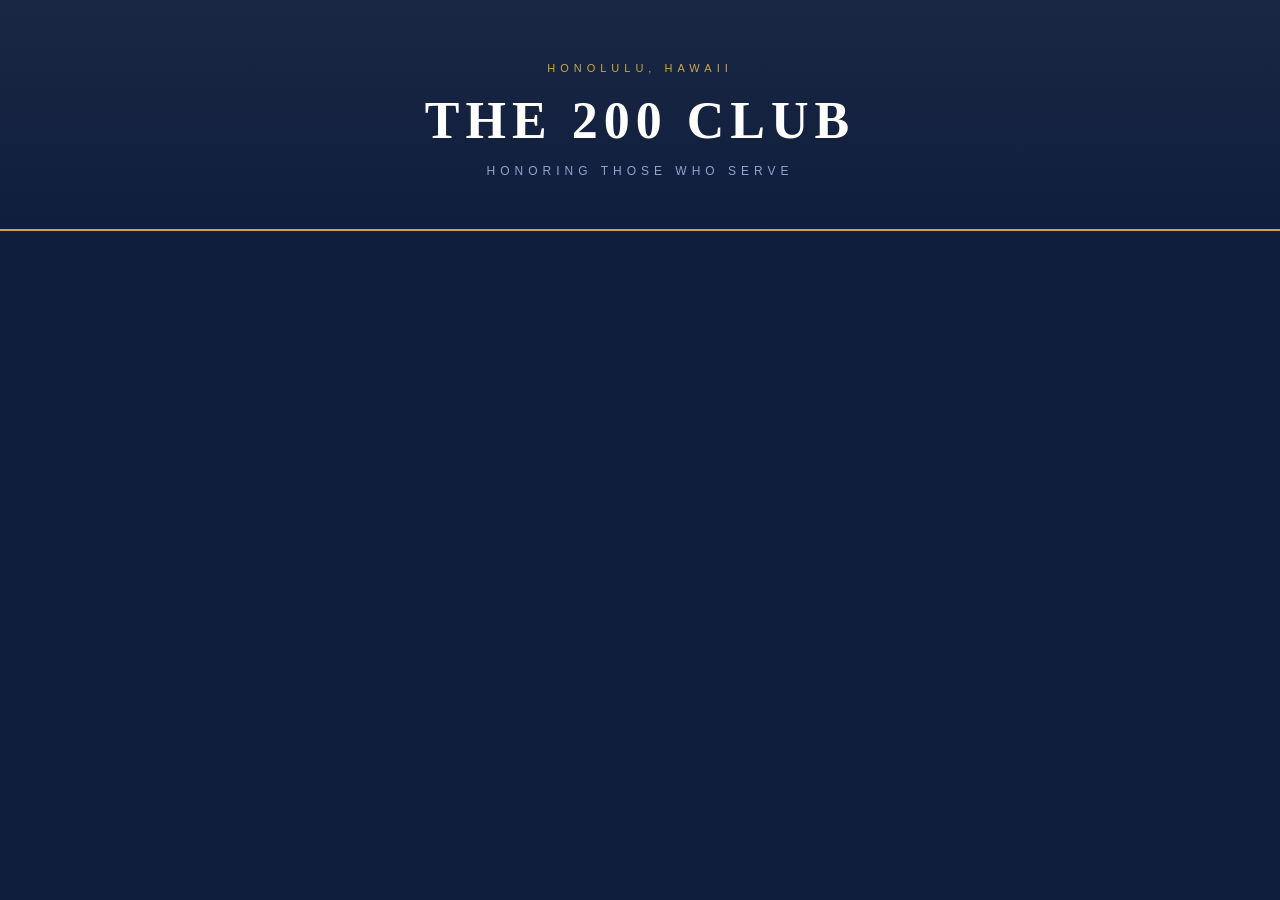
==== 200-club/index.html @ 97ec7b42 "feat: add 200 Club hero section" ====
<!DOCTYPE html>
<html lang="en">
<head>
  <meta charset="UTF-8">
  <meta name="viewport" content="width=device-width, initial-scale=1.0">
  <title>The 200 Club of Hawaii</title>
  <style>
    *, *::before, *::after { box-sizing: border-box; margin: 0; padding: 0; }

    :root {
      /* Navy scale — dark through light; mid/light names reflect section usage, not strict luminance */
      --navy-dark:   #0a1428;
      --navy:        #0f1e3d;
      --navy-mid:    #1a2744;
      --navy-light:  #162039;
      --navy-border: #2a3a5e;
      --gold:        #c9a84c;
      --red:         #c9284c;
      --text-light:  #d0d8e8;
      --white:       #ffffff;
      --text-muted:  #8fa3cc;
      --text-dim:    #4a5a7e;
    }

    body {
      background: var(--navy);
      color: var(--text-light);
      font-family: Georgia, 'Times New Roman', serif;
      line-height: 1.6;
    }

    .section-label {
      font-family: Arial, Helvetica, sans-serif;
      font-size: 10px;
      font-weight: 700;
      letter-spacing: 4px;
      color: var(--gold);
      text-transform: uppercase;
      margin-bottom: 12px;
    }

    h1, h2, h3 { line-height: 1.2; }
  </style>
</head>
<body>

  <!-- HERO -->
  <header style="
    background: linear-gradient(180deg, var(--navy-mid) 0%, var(--navy) 100%);
    padding: 60px 24px 48px;
    text-align: center;
    border-bottom: 2px solid var(--gold);
  ">
    <p style="
      font-family: Arial, Helvetica, sans-serif;
      font-size: 11px;
      letter-spacing: 5px;
      color: var(--gold);
      margin-bottom: 12px;
      text-transform: uppercase;
    ">Honolulu, Hawaii</p>

    <h1 style="
      font-size: clamp(28px, 6vw, 52px);
      font-weight: 900;
      letter-spacing: 6px;
      color: #ffffff;
      text-transform: uppercase;
      margin-bottom: 10px;
    ">The 200 Club</h1>

    <p style="
      font-family: Arial, Helvetica, sans-serif;
      font-size: 12px;
      letter-spacing: 5px;
      color: var(--text-muted);
      text-transform: uppercase;
    ">Honoring Those Who Serve</p>
  </header>

</body>
</html>
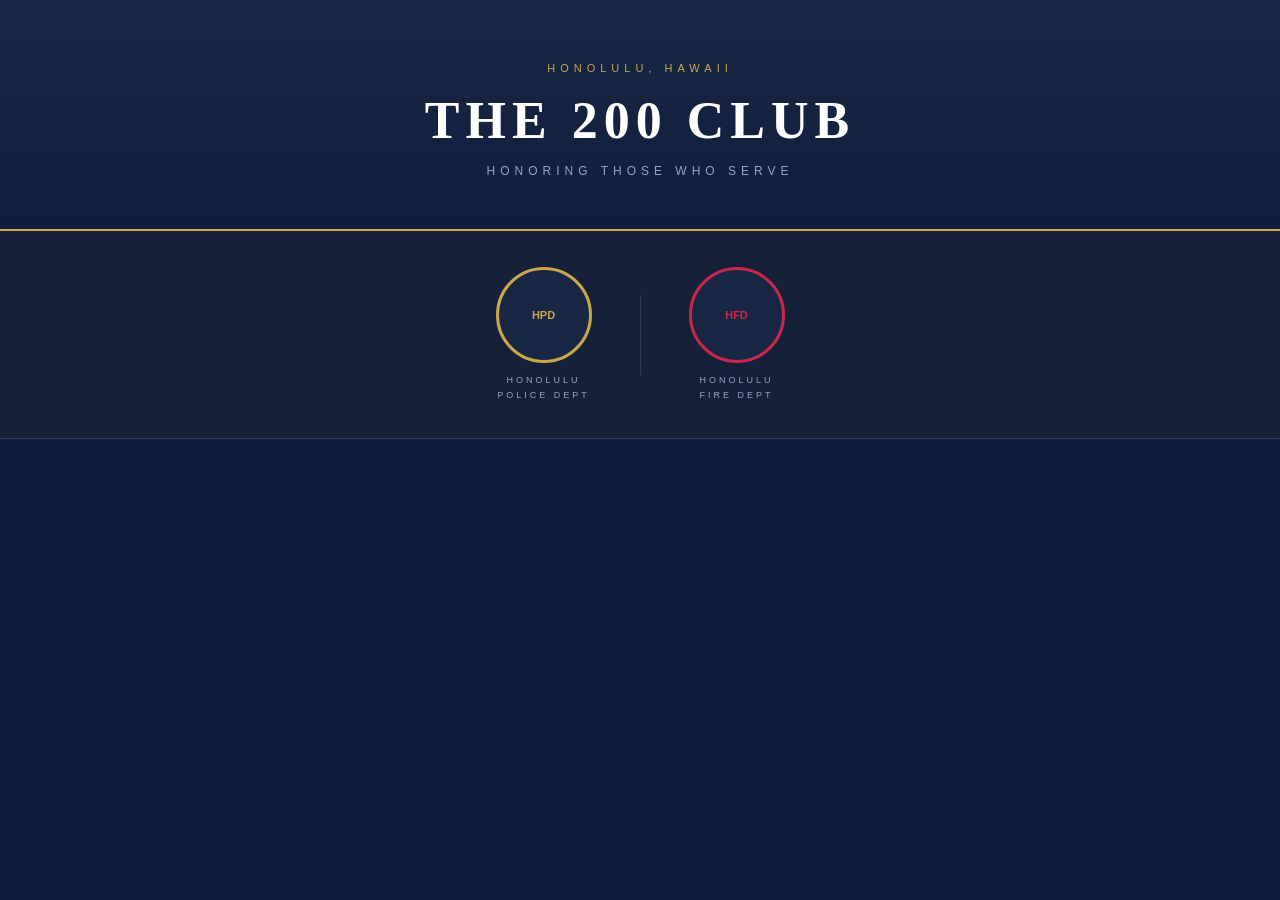
==== commit af90a8f7: "feat: add HPD and HFD badge section" ====
--- a/200-club/index.html
+++ b/200-club/index.html
@@ -78,5 +78,102 @@
     ">Honoring Those Who Serve</p>
   </header>
 
+  <!-- BADGES -->
+  <section style="
+    background: var(--navy-light);
+    padding: 36px 24px;
+    display: flex;
+    justify-content: center;
+    align-items: center;
+    gap: 48px;
+    border-bottom: 1px solid var(--navy-border);
+    flex-wrap: wrap;
+  ">
+    <!-- HPD Badge -->
+    <div style="text-align: center;">
+      <div style="
+        width: 96px; height: 96px;
+        border: 3px solid var(--gold);
+        border-radius: 50%;
+        display: flex; align-items: center; justify-content: center;
+        margin: 0 auto 10px;
+        background: var(--navy-mid);
+        overflow: hidden;
+      ">
+        <img
+          src="https://upload.wikimedia.org/wikipedia/commons/thumb/a/a3/Seal_of_Honolulu%2C_Hawaii.svg/200px-Seal_of_Honolulu%2C_Hawaii.svg.png"
+          alt="Honolulu Police Department"
+          width="80" height="80"
+          onerror="this.style.display='none'; this.nextElementSibling.style.display='flex';"
+          style="border-radius: 50%;"
+        >
+        <span style="
+          display: none;
+          flex-direction: column;
+          align-items: center;
+          justify-content: center;
+          color: var(--gold);
+          font-family: Arial, sans-serif;
+          font-size: 11px;
+          font-weight: 700;
+          line-height: 1.3;
+          text-align: center;
+        ">HPD</span>
+      </div>
+      <p style="
+        font-family: Arial, Helvetica, sans-serif;
+        font-size: 9px;
+        letter-spacing: 3px;
+        color: var(--text-muted);
+        text-transform: uppercase;
+        line-height: 1.6;
+      ">Honolulu<br>Police Dept</p>
+    </div>
+
+    <!-- Divider -->
+    <div style="width: 1px; height: 80px; background: var(--navy-border);"></div>
+
+    <!-- HFD Badge -->
+    <div style="text-align: center;">
+      <div style="
+        width: 96px; height: 96px;
+        border: 3px solid var(--red);
+        border-radius: 50%;
+        display: flex; align-items: center; justify-content: center;
+        margin: 0 auto 10px;
+        background: var(--navy-mid);
+        overflow: hidden;
+      ">
+        <img
+          src="https://upload.wikimedia.org/wikipedia/commons/thumb/a/a3/Seal_of_Honolulu%2C_Hawaii.svg/200px-Seal_of_Honolulu%2C_Hawaii.svg.png"
+          alt="Honolulu Fire Department"
+          width="80" height="80"
+          onerror="this.style.display='none'; this.nextElementSibling.style.display='flex';"
+          style="border-radius: 50%;"
+        >
+        <span style="
+          display: none;
+          flex-direction: column;
+          align-items: center;
+          justify-content: center;
+          color: var(--red);
+          font-family: Arial, sans-serif;
+          font-size: 11px;
+          font-weight: 700;
+          line-height: 1.3;
+          text-align: center;
+        ">HFD</span>
+      </div>
+      <p style="
+        font-family: Arial, Helvetica, sans-serif;
+        font-size: 9px;
+        letter-spacing: 3px;
+        color: var(--text-muted);
+        text-transform: uppercase;
+        line-height: 1.6;
+      ">Honolulu<br>Fire Dept</p>
+    </div>
+  </section>
+
 </body>
 </html>
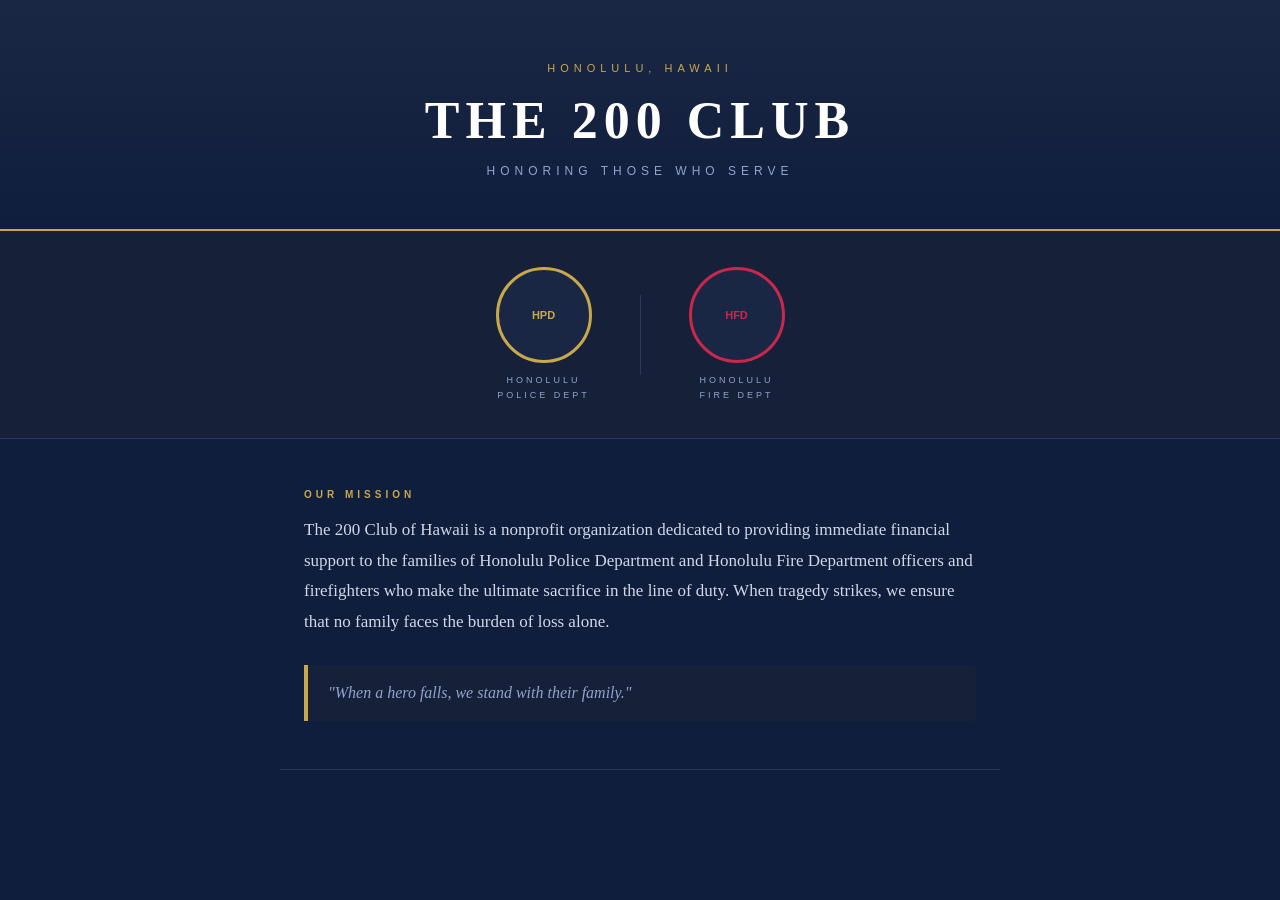
==== commit 0eddfbef: "feat: add mission statement section" ====
--- a/200-club/index.html
+++ b/200-club/index.html
@@ -175,5 +175,38 @@
     </div>
   </section>
 
+  <!-- MISSION -->
+  <section style="
+    background: var(--navy);
+    padding: 48px 24px;
+    max-width: 720px;
+    margin: 0 auto;
+    border-bottom: 1px solid var(--navy-border);
+  ">
+    <p class="section-label">Our Mission</p>
+
+    <p style="font-size: 17px; line-height: 1.8; color: var(--text-light); margin-bottom: 28px;">
+      The 200 Club of Hawaii is a nonprofit organization dedicated to providing immediate
+      financial support to the families of Honolulu Police Department and Honolulu Fire
+      Department officers and firefighters who make the ultimate sacrifice in the line of duty.
+      When tragedy strikes, we ensure that no family faces the burden of loss alone.
+    </p>
+
+    <!-- Pull quote -->
+    <blockquote style="
+      border-left: 4px solid var(--gold);
+      padding: 14px 20px;
+      background: var(--navy-light);
+      border-radius: 0 4px 4px 0;
+    ">
+      <p style="
+        font-style: italic;
+        font-size: 16px;
+        color: var(--text-muted);
+        line-height: 1.7;
+      ">"When a hero falls, we stand with their family."</p>
+    </blockquote>
+  </section>
+
 </body>
 </html>
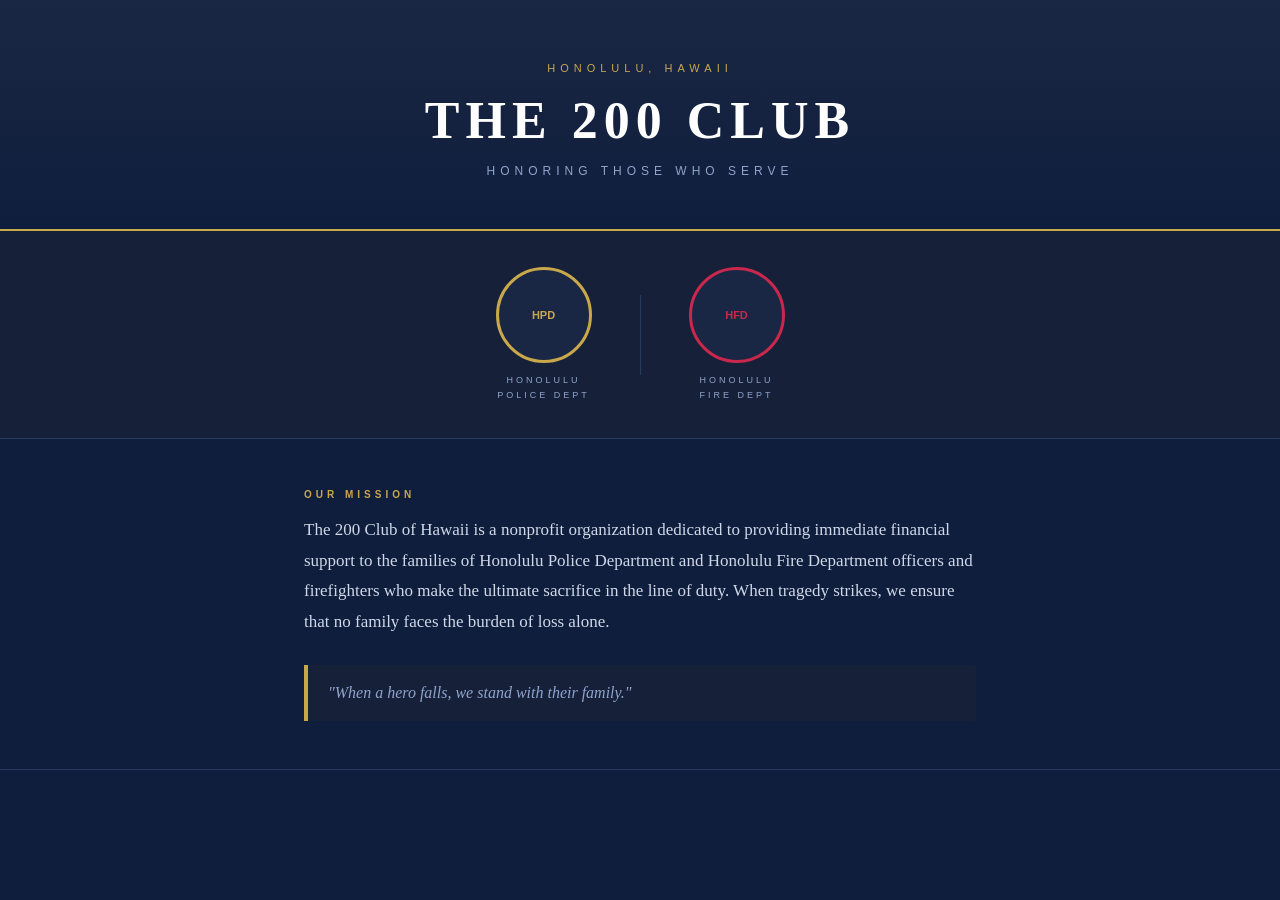
==== commit 372f5cfd: "fix: wrap mission content in max-width div so background spans full width" ====
--- a/200-club/index.html
+++ b/200-club/index.html
@@ -178,34 +178,34 @@
   <!-- MISSION -->
   <section style="
     background: var(--navy);
-    padding: 48px 24px;
-    max-width: 720px;
-    margin: 0 auto;
+    padding: 48px 0;
     border-bottom: 1px solid var(--navy-border);
   ">
-    <p class="section-label">Our Mission</p>
-
-    <p style="font-size: 17px; line-height: 1.8; color: var(--text-light); margin-bottom: 28px;">
-      The 200 Club of Hawaii is a nonprofit organization dedicated to providing immediate
-      financial support to the families of Honolulu Police Department and Honolulu Fire
-      Department officers and firefighters who make the ultimate sacrifice in the line of duty.
-      When tragedy strikes, we ensure that no family faces the burden of loss alone.
-    </p>
-
-    <!-- Pull quote -->
-    <blockquote style="
-      border-left: 4px solid var(--gold);
-      padding: 14px 20px;
-      background: var(--navy-light);
-      border-radius: 0 4px 4px 0;
-    ">
-      <p style="
-        font-style: italic;
-        font-size: 16px;
-        color: var(--text-muted);
-        line-height: 1.7;
-      ">"When a hero falls, we stand with their family."</p>
-    </blockquote>
+    <div style="max-width: 720px; margin: 0 auto; padding: 0 24px;">
+      <p class="section-label">Our Mission</p>
+
+      <p style="font-size: 17px; line-height: 1.8; color: var(--text-light); margin-bottom: 28px;">
+        The 200 Club of Hawaii is a nonprofit organization dedicated to providing immediate
+        financial support to the families of Honolulu Police Department and Honolulu Fire
+        Department officers and firefighters who make the ultimate sacrifice in the line of duty.
+        When tragedy strikes, we ensure that no family faces the burden of loss alone.
+      </p>
+
+      <!-- Pull quote -->
+      <blockquote style="
+        border-left: 4px solid var(--gold);
+        padding: 14px 20px;
+        background: var(--navy-light);
+        border-radius: 0 4px 4px 0;
+      ">
+        <p style="
+          font-style: italic;
+          font-size: 16px;
+          color: var(--text-muted);
+          line-height: 1.7;
+        ">"When a hero falls, we stand with their family."</p>
+      </blockquote>
+    </div>
   </section>
 
 </body>
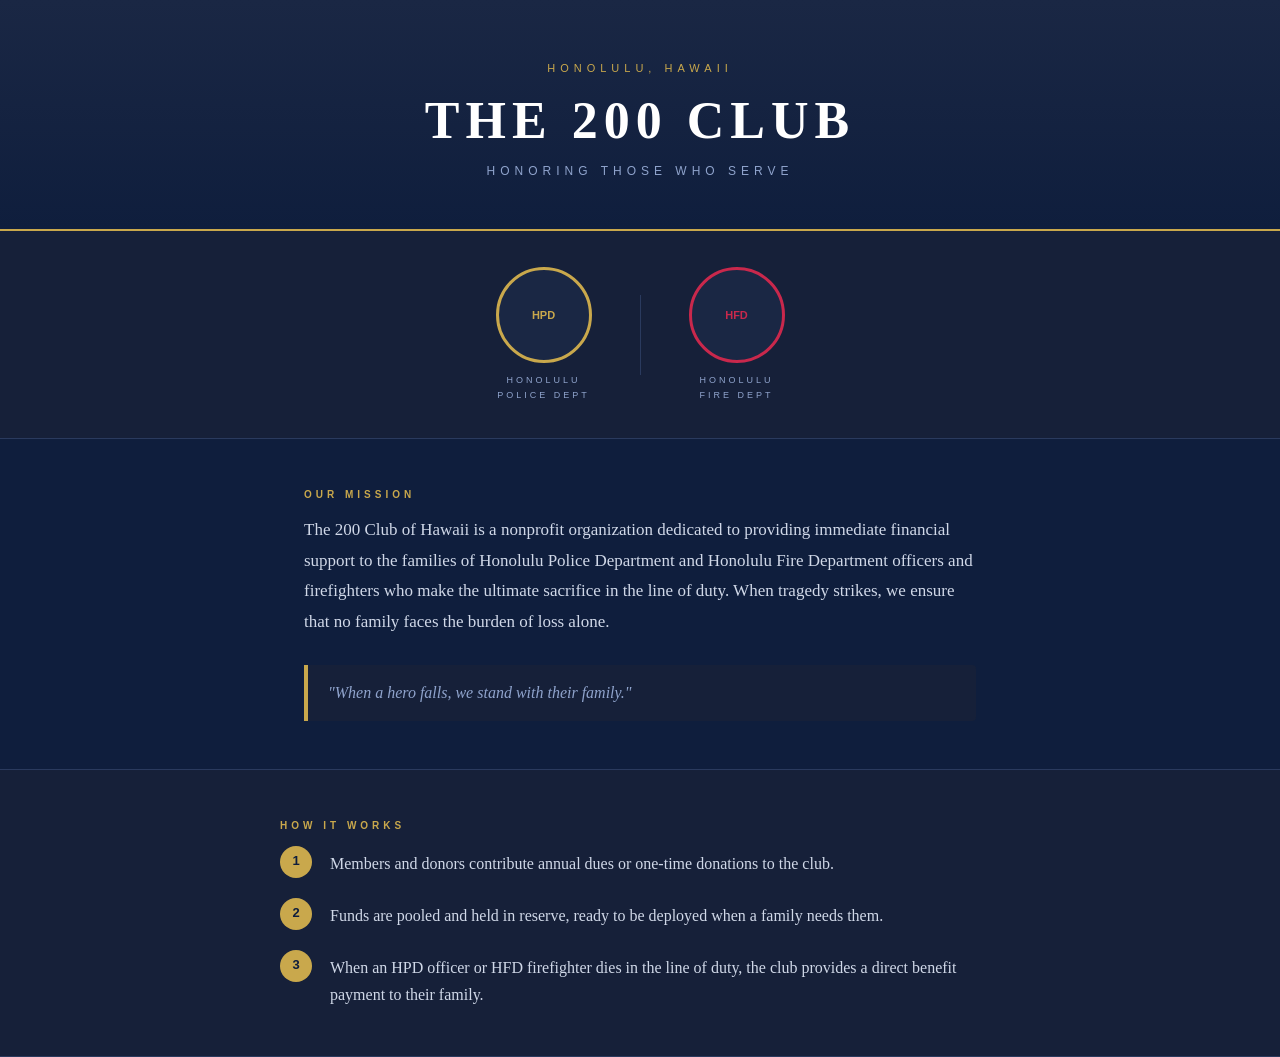
==== commit 03597a05: "feat: add how it works section" ====
--- a/200-club/index.html
+++ b/200-club/index.html
@@ -208,5 +208,69 @@
     </div>
   </section>
 
+  <!-- HOW IT WORKS -->
+  <section style="
+    background: var(--navy-light);
+    padding: 48px 24px;
+    border-bottom: 1px solid var(--navy-border);
+  ">
+    <div style="max-width: 720px; margin: 0 auto;">
+      <p class="section-label">How It Works</p>
+
+      <ol style="list-style: none; display: flex; flex-direction: column; gap: 20px;">
+
+        <li style="display: flex; gap: 18px; align-items: flex-start;">
+          <span style="
+            min-width: 32px; height: 32px;
+            background: var(--gold);
+            border-radius: 50%;
+            display: flex; align-items: center; justify-content: center;
+            font-family: Arial, sans-serif;
+            font-size: 13px; font-weight: 800;
+            color: var(--navy);
+            flex-shrink: 0;
+          ">1</span>
+          <p style="font-size: 16px; line-height: 1.7; padding-top: 4px;">
+            Members and donors contribute annual dues or one-time donations to the club.
+          </p>
+        </li>
+
+        <li style="display: flex; gap: 18px; align-items: flex-start;">
+          <span style="
+            min-width: 32px; height: 32px;
+            background: var(--gold);
+            border-radius: 50%;
+            display: flex; align-items: center; justify-content: center;
+            font-family: Arial, sans-serif;
+            font-size: 13px; font-weight: 800;
+            color: var(--navy);
+            flex-shrink: 0;
+          ">2</span>
+          <p style="font-size: 16px; line-height: 1.7; padding-top: 4px;">
+            Funds are pooled and held in reserve, ready to be deployed when a family needs them.
+          </p>
+        </li>
+
+        <li style="display: flex; gap: 18px; align-items: flex-start;">
+          <span style="
+            min-width: 32px; height: 32px;
+            background: var(--gold);
+            border-radius: 50%;
+            display: flex; align-items: center; justify-content: center;
+            font-family: Arial, sans-serif;
+            font-size: 13px; font-weight: 800;
+            color: var(--navy);
+            flex-shrink: 0;
+          ">3</span>
+          <p style="font-size: 16px; line-height: 1.7; padding-top: 4px;">
+            When an HPD officer or HFD firefighter dies in the line of duty, the club
+            provides a direct benefit payment to their family.
+          </p>
+        </li>
+
+      </ol>
+    </div>
+  </section>
+
 </body>
 </html>
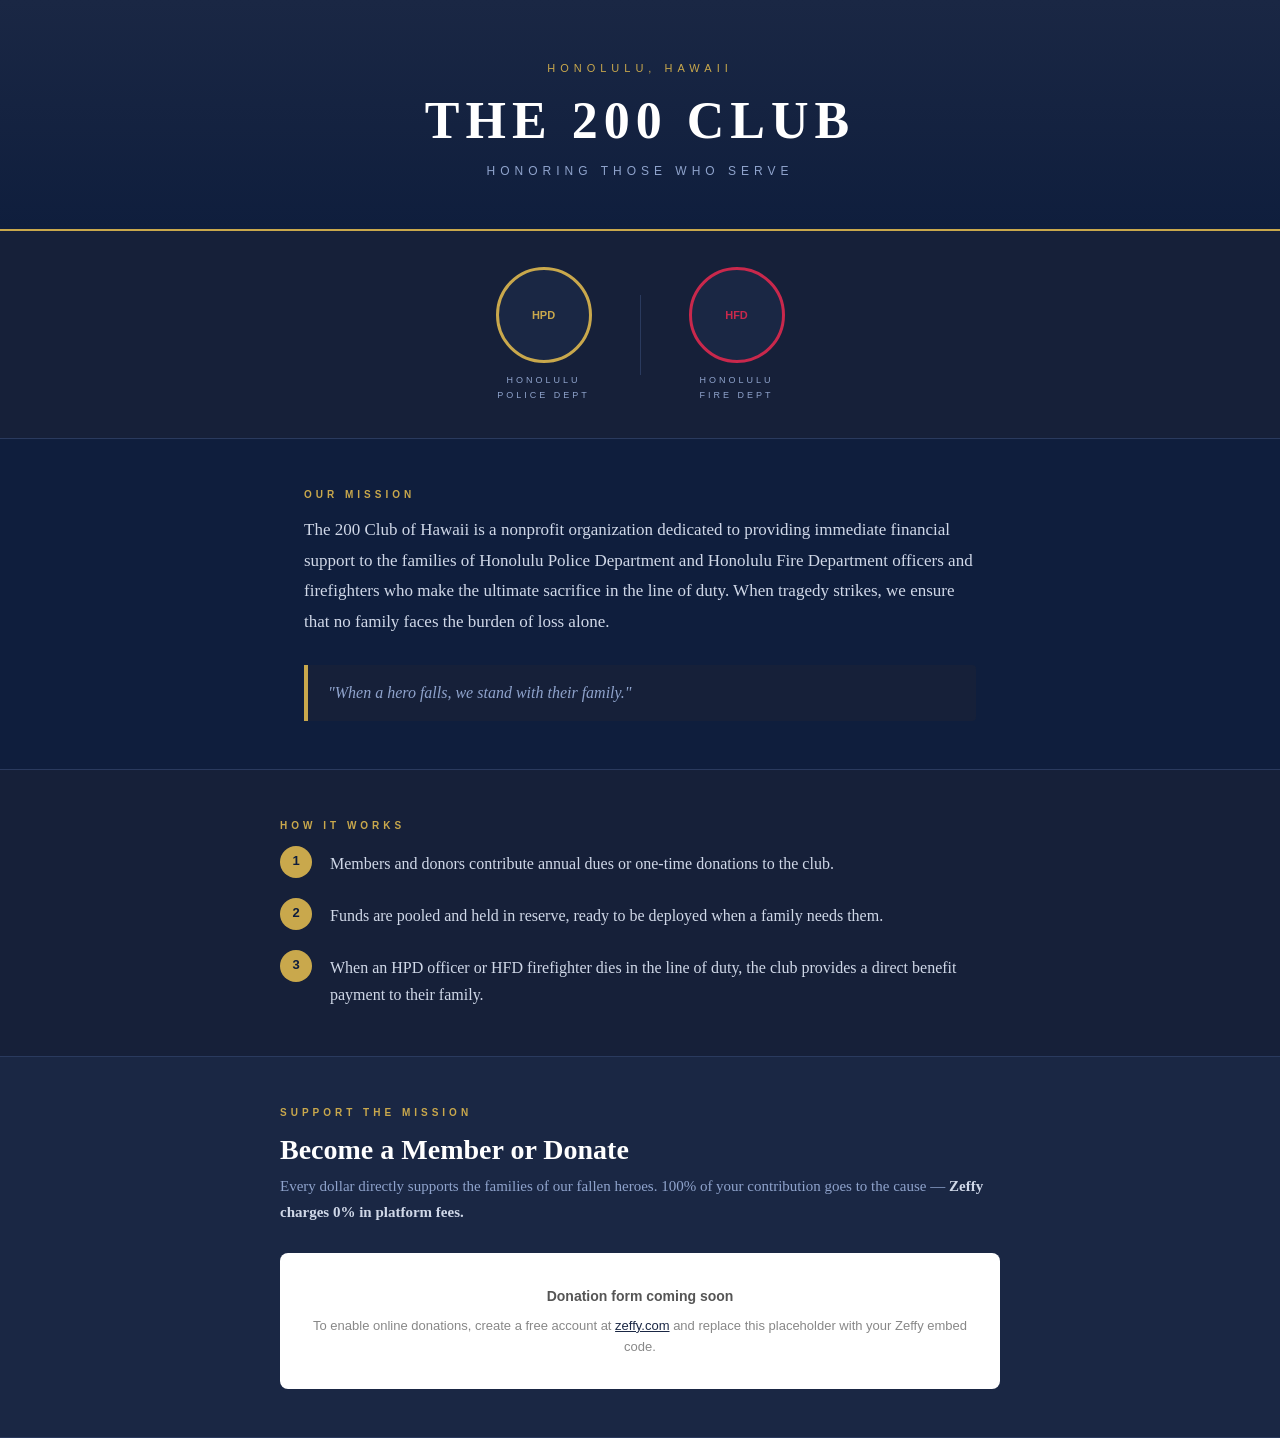
==== commit 51d55337: "feat: add Zeffy donation section with embed placeholder" ====
--- a/200-club/index.html
+++ b/200-club/index.html
@@ -272,5 +272,67 @@
     </div>
   </section>
 
+  <!-- ZEFFY DONATION FORM -->
+  <section style="
+    background: var(--navy-mid);
+    padding: 48px 24px;
+    border-bottom: 1px solid var(--navy-border);
+  ">
+    <div style="max-width: 720px; margin: 0 auto;">
+      <p class="section-label">Support the Mission</p>
+
+      <h2 style="
+        font-size: clamp(20px, 4vw, 28px);
+        font-weight: 700;
+        color: #ffffff;
+        margin-bottom: 8px;
+      ">Become a Member or Donate</h2>
+
+      <p style="
+        font-size: 15px;
+        color: var(--text-muted);
+        margin-bottom: 28px;
+        line-height: 1.7;
+      ">
+        Every dollar directly supports the families of our fallen heroes.
+        100% of your contribution goes to the cause —
+        <strong style="color: var(--text-light);">Zeffy charges 0% in platform fees.</strong>
+      </p>
+
+      <!--
+        ZEFFY EMBED
+        ============
+        To activate this form:
+        1. Create a free nonprofit account at https://www.zeffy.com
+        2. Create a "Donation" or "Membership" form in your Zeffy dashboard
+        3. Copy the embed iframe code from Zeffy and replace this placeholder block
+
+        The embed will look like:
+        <iframe
+          src="https://www.zeffy.com/en-US/embed/donation/YOUR-FORM-ID"
+          style="width:100%;min-height:620px;border:none;border-radius:8px;"
+          title="Donate to The 200 Club of Hawaii"
+        ></iframe>
+      -->
+      <div style="
+        background: #ffffff;
+        border-radius: 8px;
+        padding: 32px 24px;
+        text-align: center;
+        font-family: Arial, sans-serif;
+      ">
+        <p style="font-size: 14px; color: #555; margin-bottom: 8px; font-weight: 600;">
+          Donation form coming soon
+        </p>
+        <p style="font-size: 13px; color: #888; line-height: 1.6;">
+          To enable online donations, create a free account at
+          <a href="https://www.zeffy.com" target="_blank" rel="noopener" style="color: #1a2744;">zeffy.com</a>
+          and replace this placeholder with your Zeffy embed code.
+        </p>
+      </div>
+
+    </div>
+  </section>
+
 </body>
 </html>
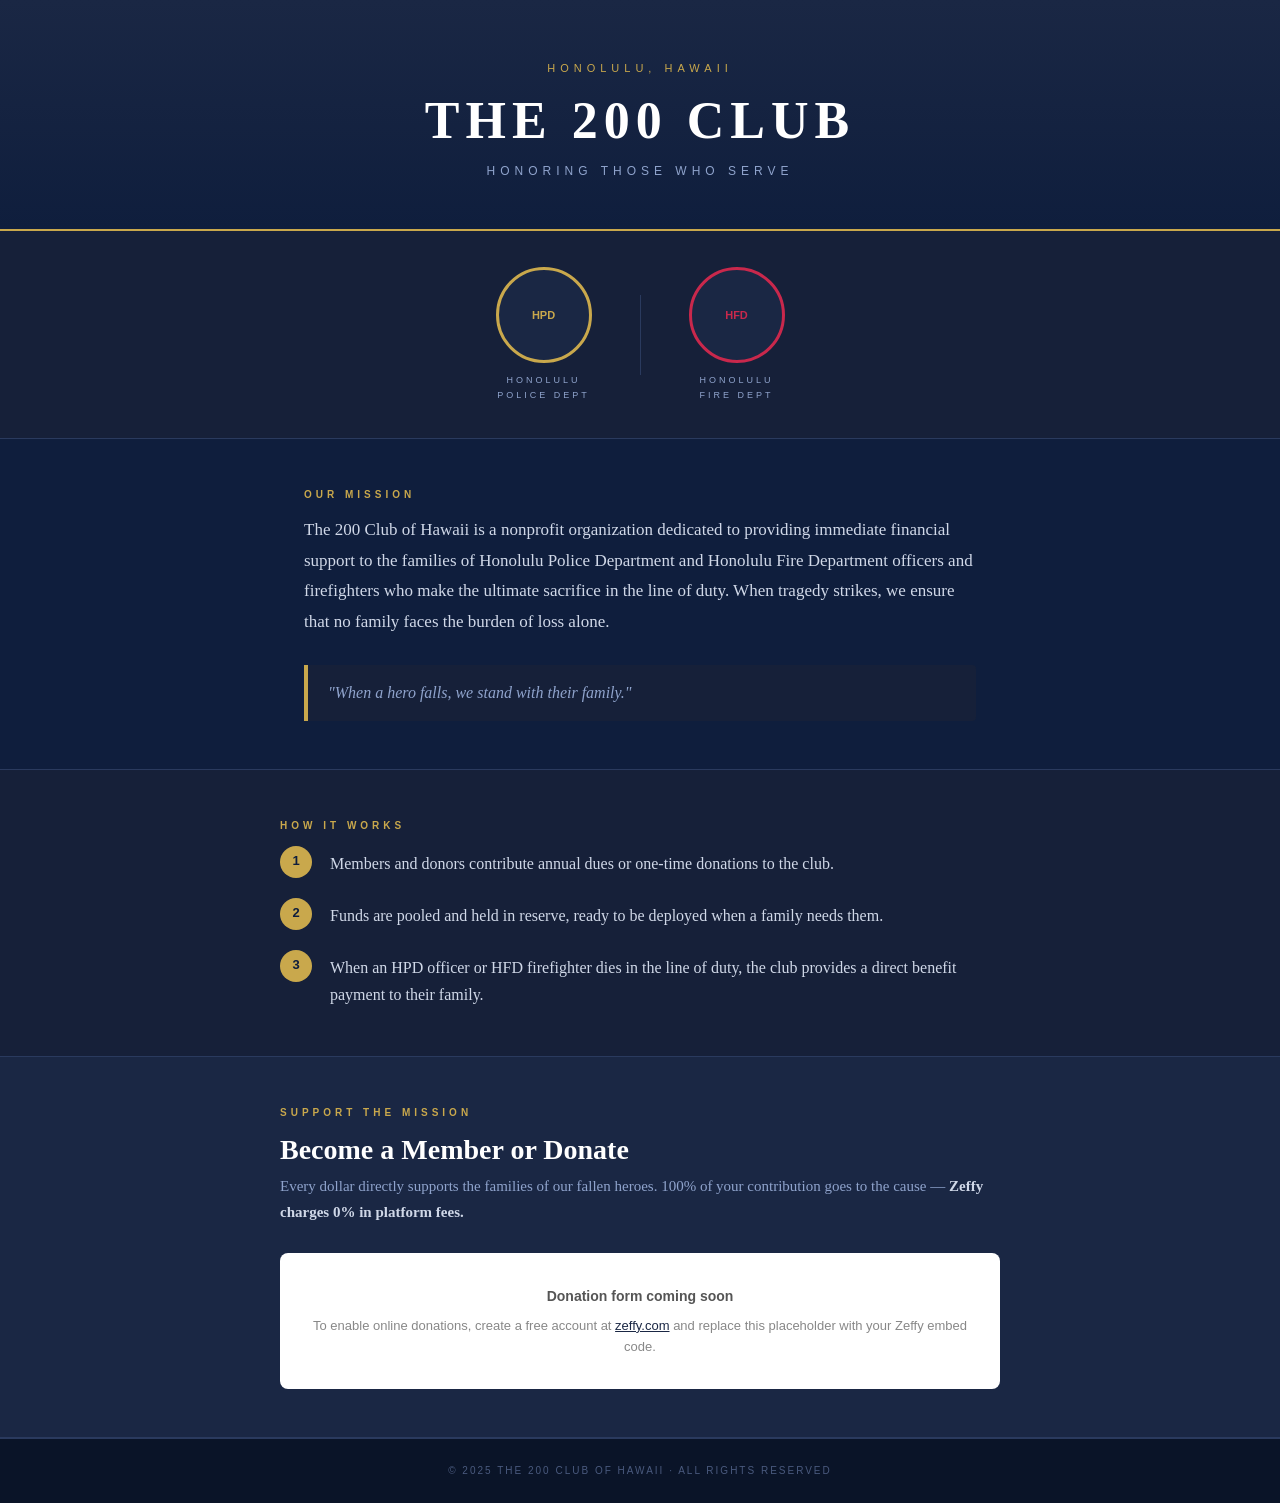
==== commit 997be1de: "feat: add footer and mobile responsive styles — 200 Club site complete" ====
--- a/200-club/index.html
+++ b/200-club/index.html
@@ -40,6 +40,18 @@
     }
 
     h1, h2, h3 { line-height: 1.2; }
+
+    @media (max-width: 600px) {
+      /* Stack badges vertically on small screens */
+      section[style*="gap: 48px"] {
+        flex-direction: column;
+        gap: 32px;
+      }
+      /* Hide the vertical divider on mobile */
+      section[style*="gap: 48px"] > div[style*="width: 1px"] {
+        display: none;
+      }
+    }
   </style>
 </head>
 <body>
@@ -334,5 +346,21 @@
     </div>
   </section>
 
+  <!-- FOOTER -->
+  <footer style="
+    background: var(--navy-dark);
+    padding: 24px;
+    text-align: center;
+    border-top: 1px solid var(--navy-border);
+  ">
+    <p style="
+      font-family: Arial, Helvetica, sans-serif;
+      font-size: 10px;
+      letter-spacing: 2px;
+      color: var(--text-dim);
+      text-transform: uppercase;
+    ">© 2025 The 200 Club of Hawaii &middot; All Rights Reserved</p>
+  </footer>
+
 </body>
 </html>
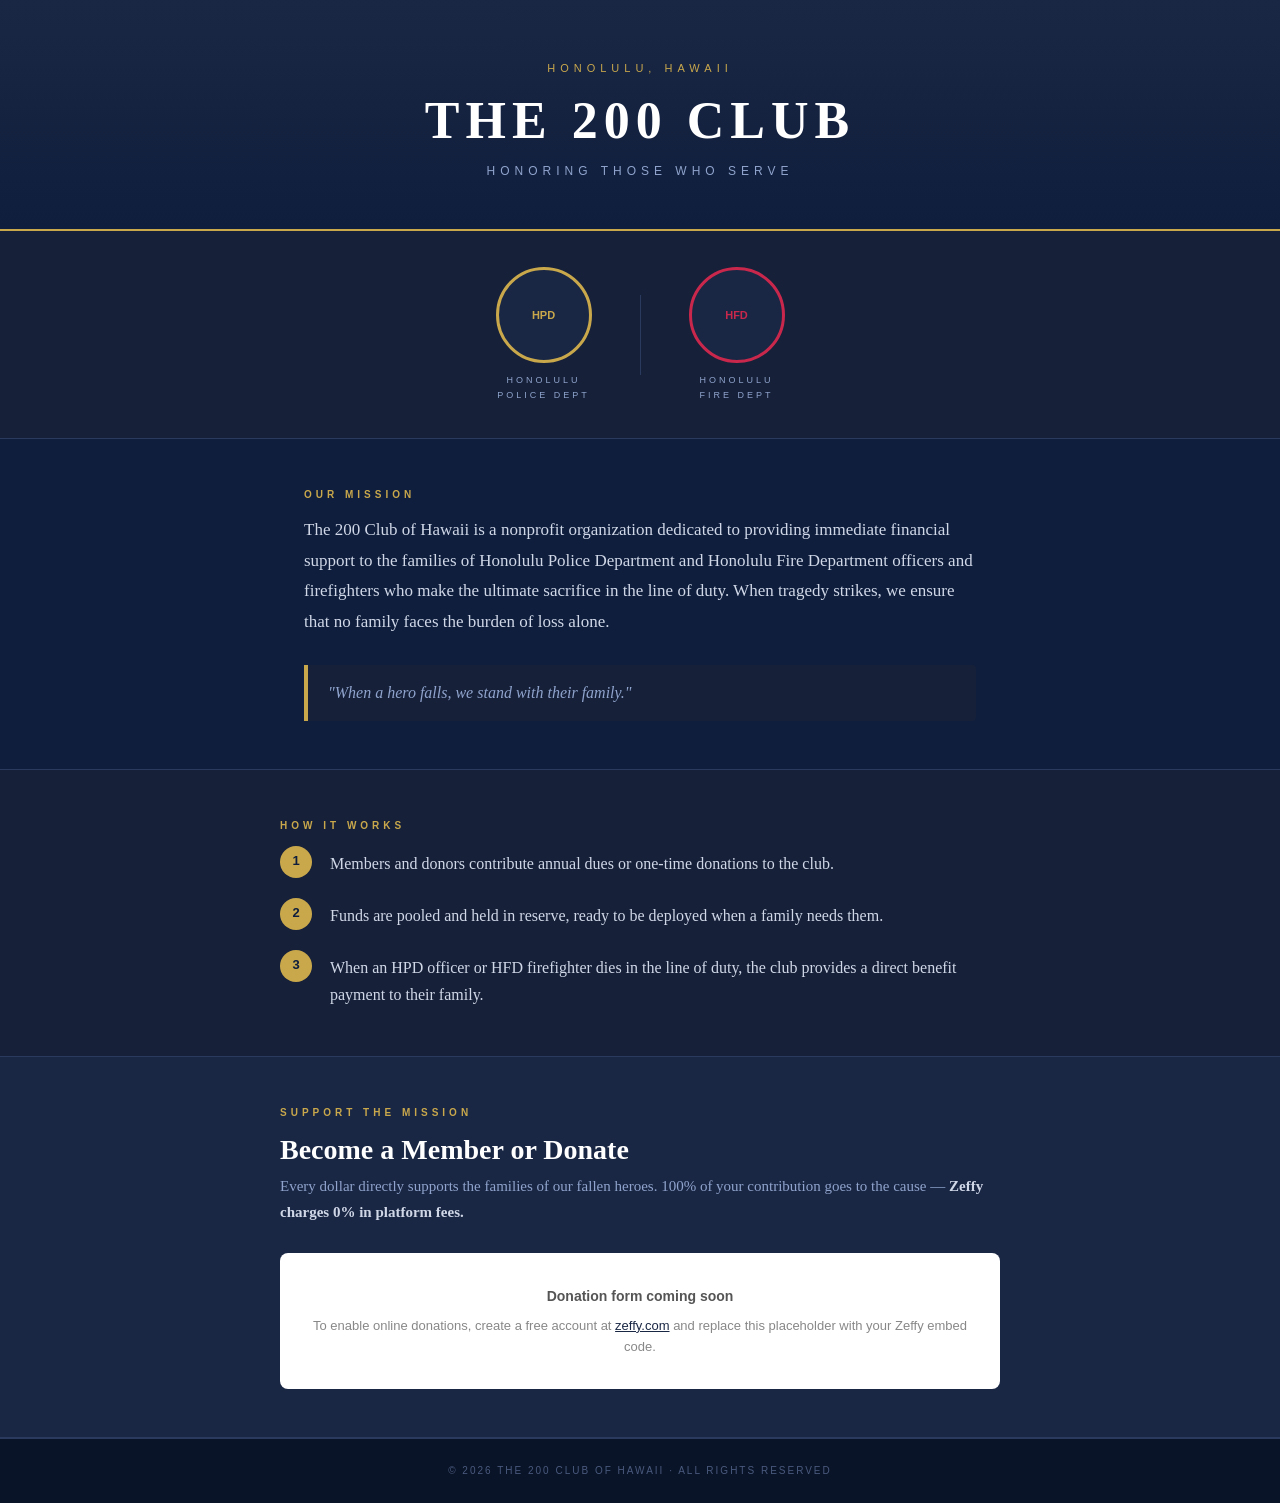
==== commit 0b8450c9: "fix: replace fragile attribute selectors with CSS classes; update copyright year Mobile responsive s" ====
--- a/200-club/index.html
+++ b/200-club/index.html
@@ -41,16 +41,23 @@
 
     h1, h2, h3 { line-height: 1.2; }
 
+    .badges {
+      display: flex;
+      justify-content: center;
+      align-items: center;
+      gap: 48px;
+      flex-wrap: wrap;
+    }
+
+    .badges-divider {
+      width: 1px;
+      height: 80px;
+      background: var(--navy-border);
+    }
+
     @media (max-width: 600px) {
-      /* Stack badges vertically on small screens */
-      section[style*="gap: 48px"] {
-        flex-direction: column;
-        gap: 32px;
-      }
-      /* Hide the vertical divider on mobile */
-      section[style*="gap: 48px"] > div[style*="width: 1px"] {
-        display: none;
-      }
+      .badges { flex-direction: column; gap: 32px; }
+      .badges-divider { display: none; }
     }
   </style>
 </head>
@@ -91,15 +98,10 @@
   </header>
 
   <!-- BADGES -->
-  <section style="
+  <section class="badges" style="
     background: var(--navy-light);
     padding: 36px 24px;
-    display: flex;
-    justify-content: center;
-    align-items: center;
-    gap: 48px;
     border-bottom: 1px solid var(--navy-border);
-    flex-wrap: wrap;
   ">
     <!-- HPD Badge -->
     <div style="text-align: center;">
@@ -143,7 +145,7 @@
     </div>
 
     <!-- Divider -->
-    <div style="width: 1px; height: 80px; background: var(--navy-border);"></div>
+    <div class="badges-divider"></div>
 
     <!-- HFD Badge -->
     <div style="text-align: center;">
@@ -359,7 +361,7 @@
       letter-spacing: 2px;
       color: var(--text-dim);
       text-transform: uppercase;
-    ">© 2025 The 200 Club of Hawaii &middot; All Rights Reserved</p>
+    ">© 2026 The 200 Club of Hawaii &middot; All Rights Reserved</p>
   </footer>
 
 </body>
